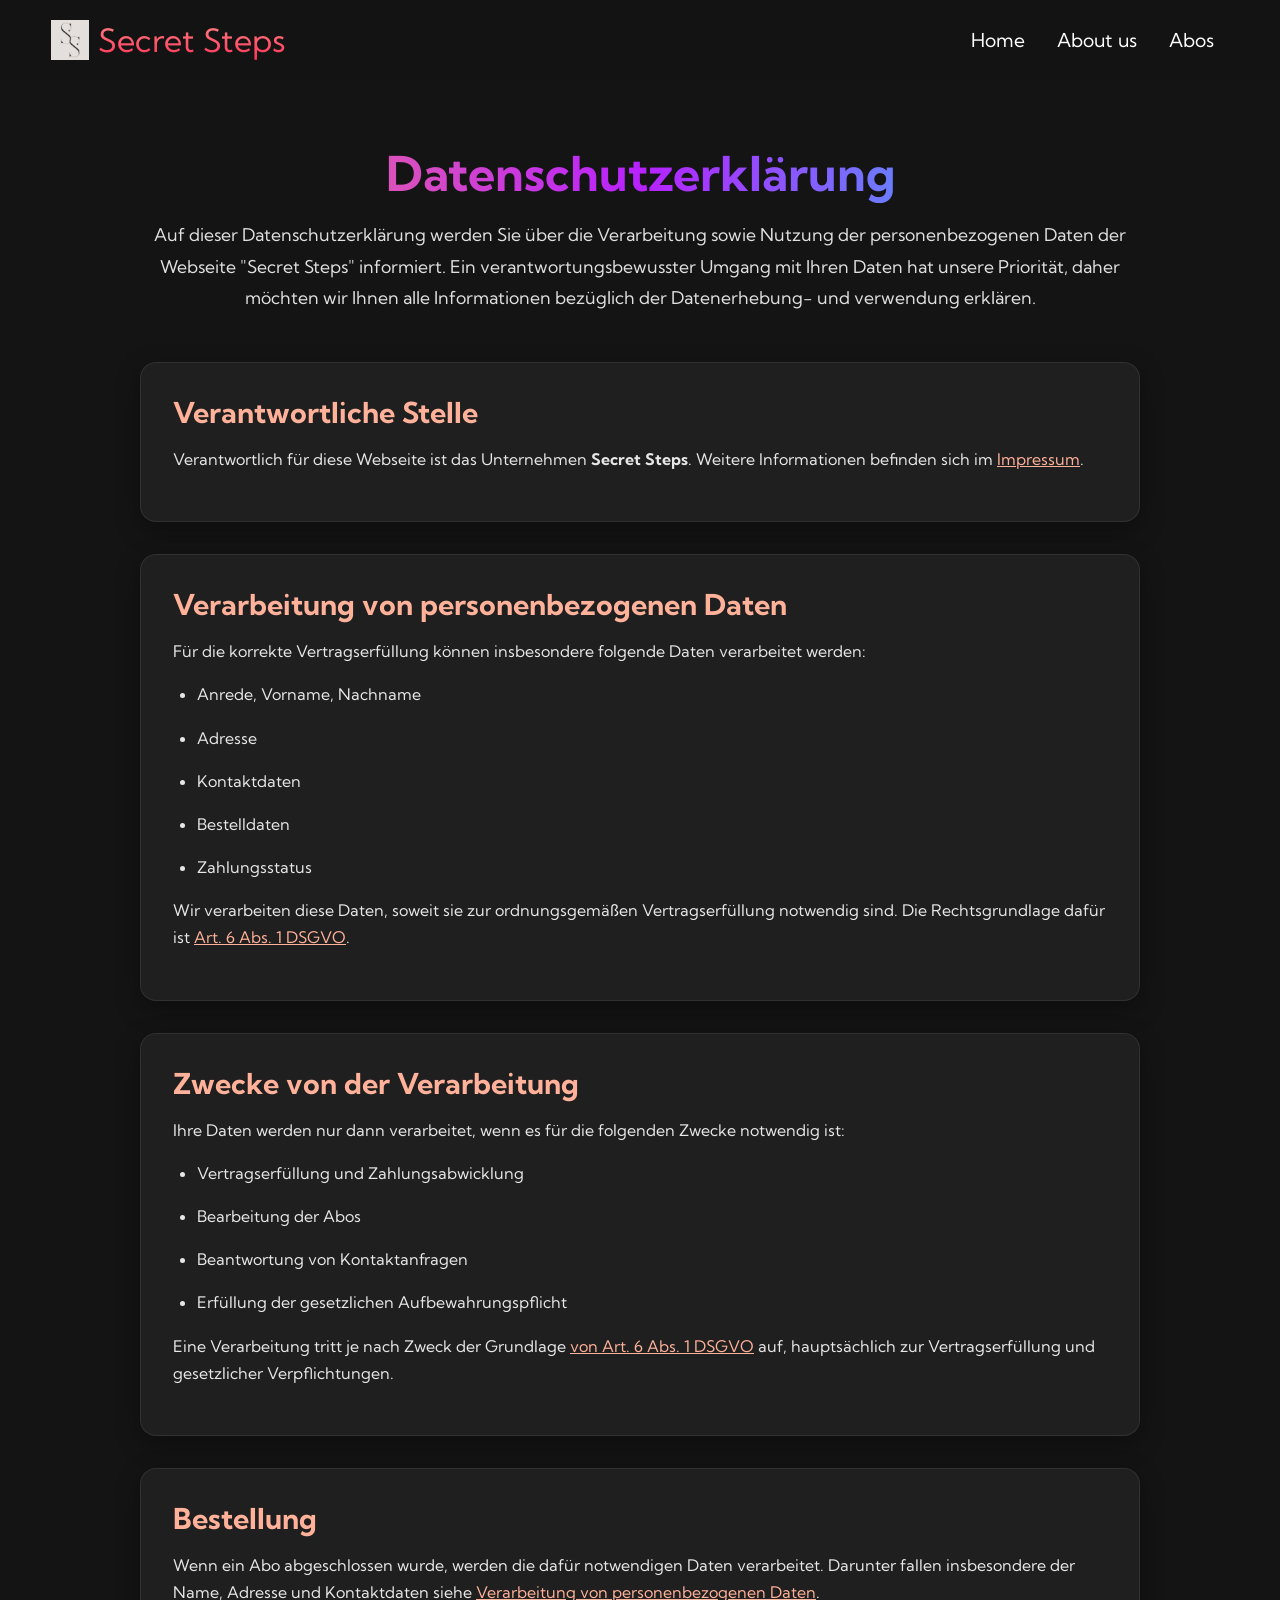
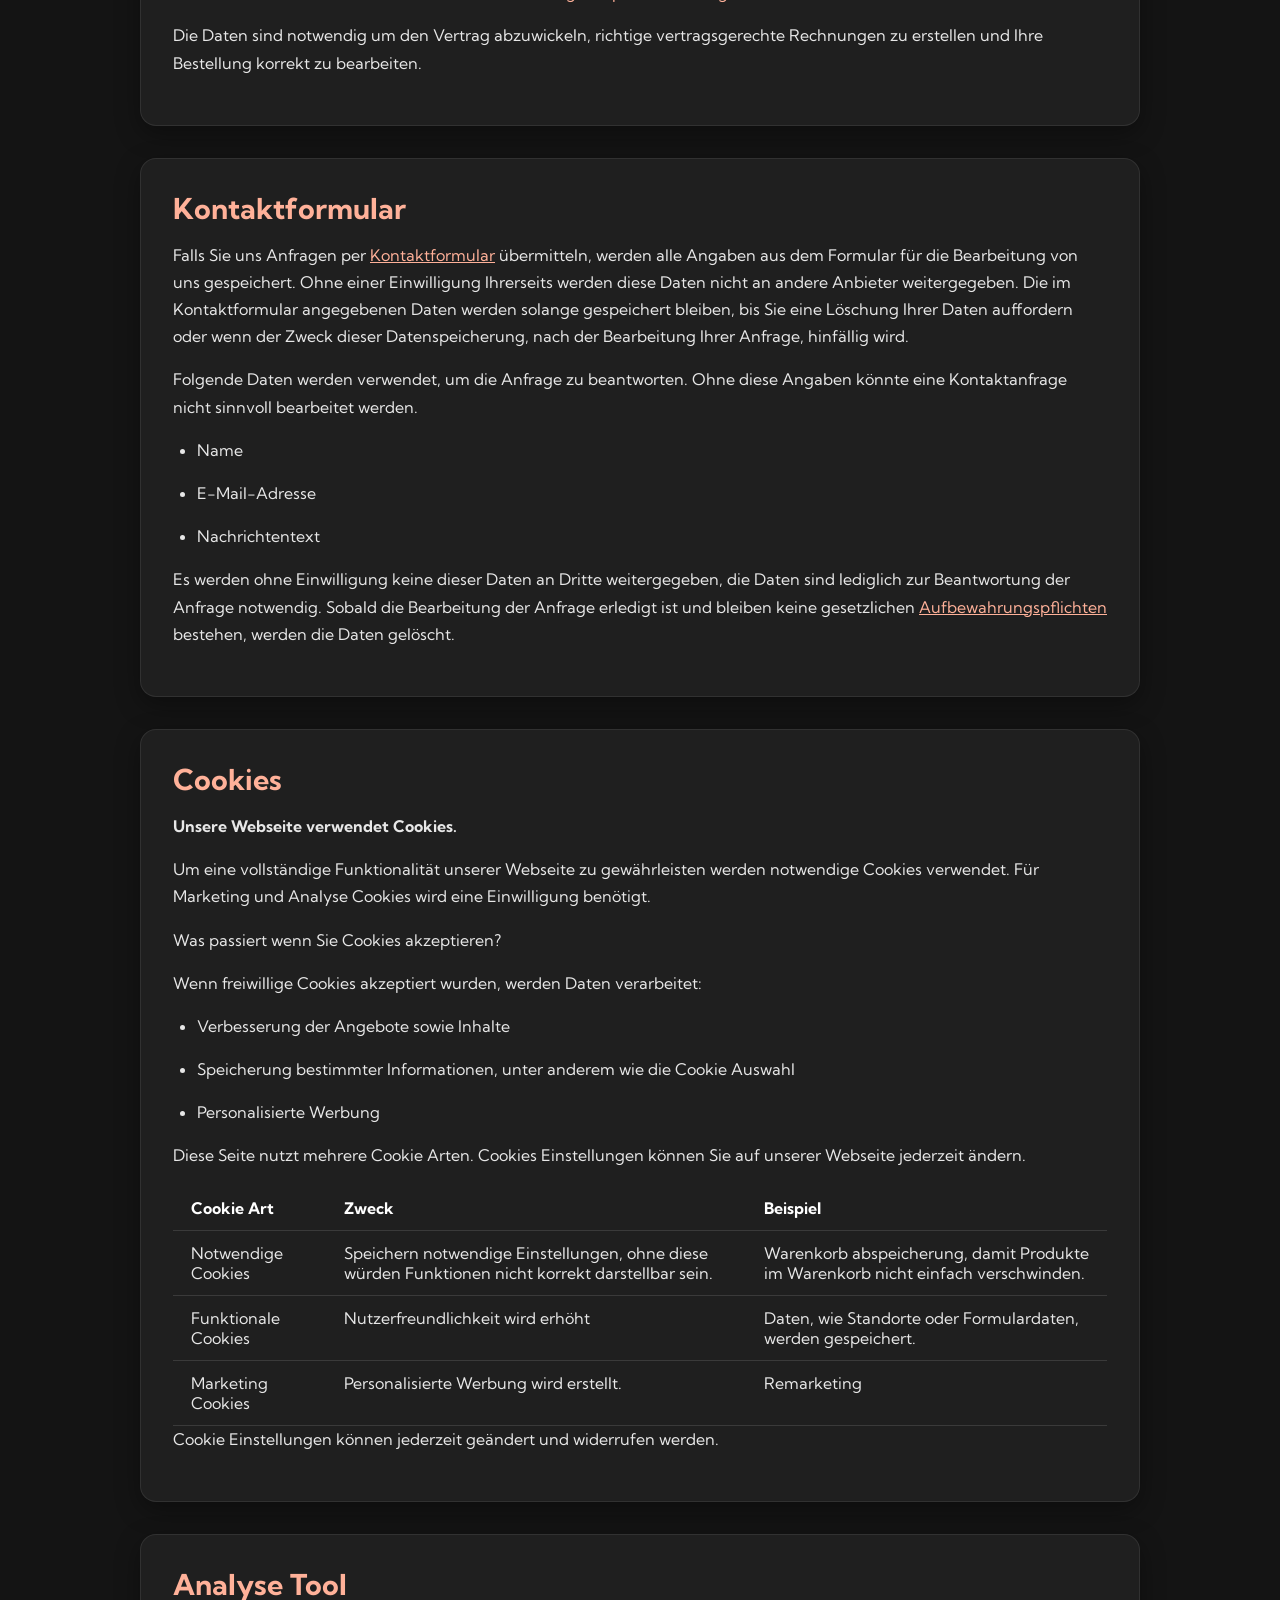
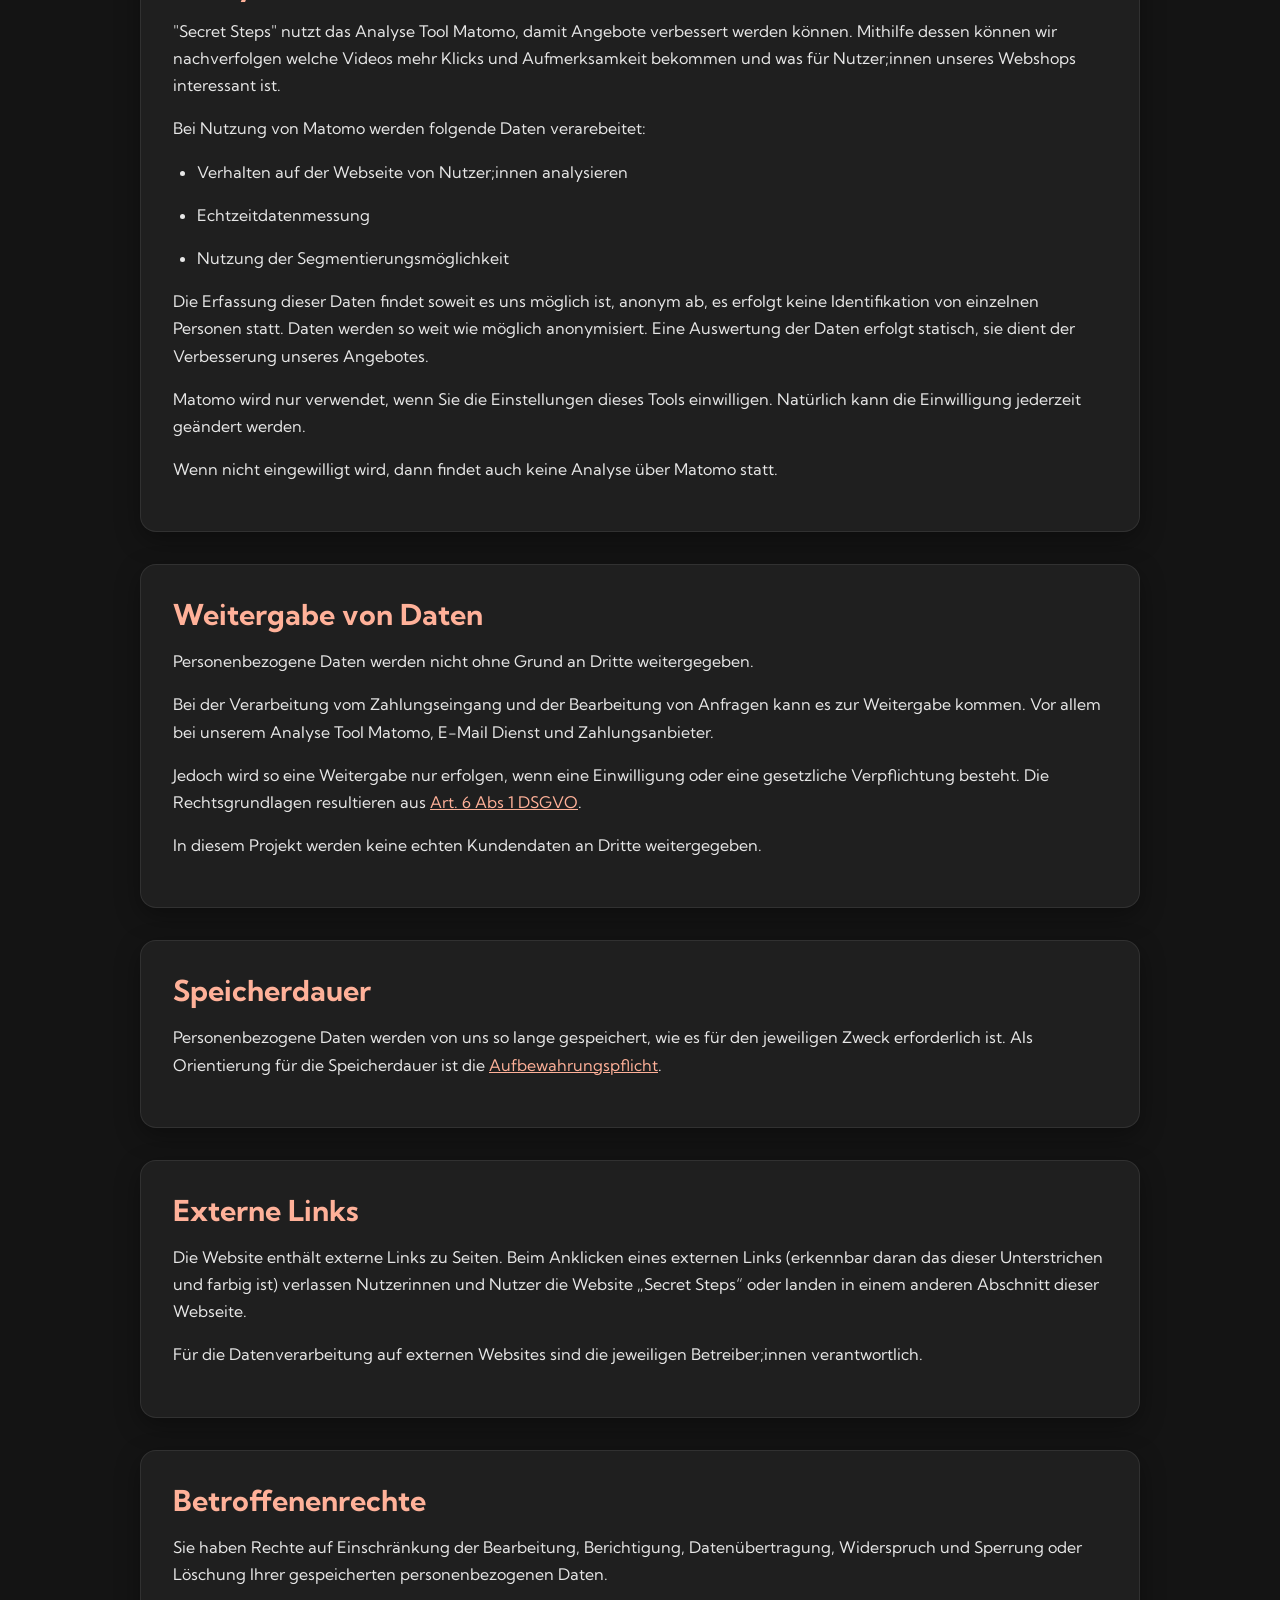
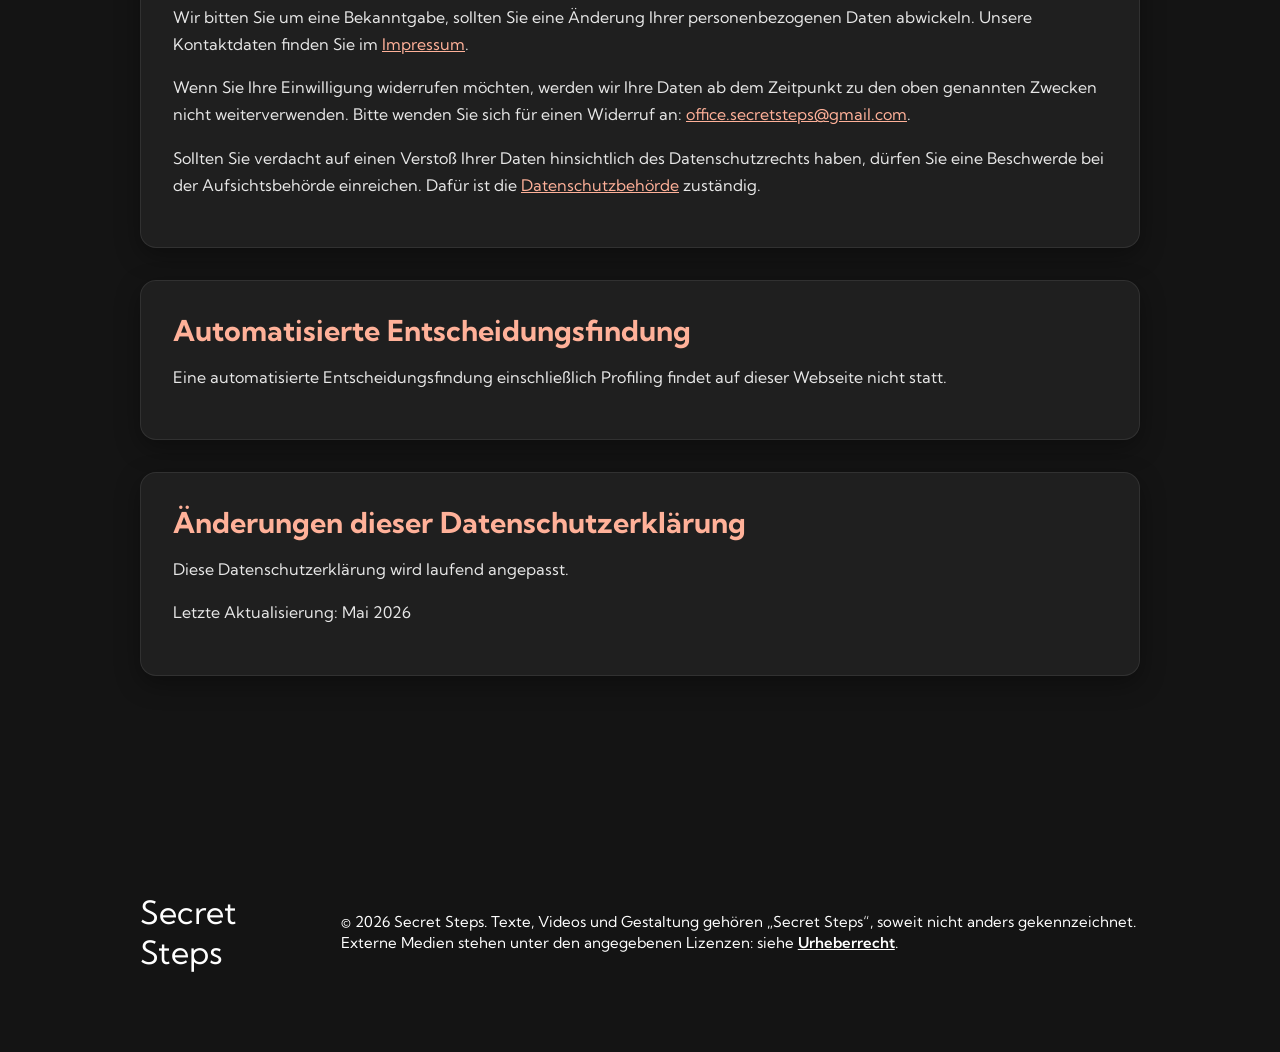
==== datenschutz.html @ 8e56a2cb "Add files via upload" ====
<!DOCTYPE html>
<html lang="de">
<head>
    <meta charset="UTF-8">
    <meta name="viewport" content="width=device-width, initial-scale=1.0">
    <title>Datenschutz | Secret Steps</title>
    <link rel="stylesheet" href="styles.css">

    <link rel="preconnect" href="https://fonts.googleapis.com">
    <link rel="preconnect" href="https://fonts.gstatic.com" crossorigin>
    <link href="https://fonts.googleapis.com/css2?family=Kumbh+Sans:wght,YOPQ@100..900,300&display=swap" rel="stylesheet">
</head>
<body>

    <nav class="navbar">
        <div class="navbar__container">
            <a href="index.html" id="navbar__logo">
                <img src="image/SS-Logo.png" alt="Secret Steps Logo" class="logo-img">
                Secret Steps
            </a>

            <ul class="navbar__menu">
                <li class="navbar__item">
                    <a href="index.html" class="navbar__links">Home</a>
                </li>
                <li class="navbar__item">
                    <a href="about.html" class="navbar__links">About us</a>
                </li>
                <li class="navbar__item">
                    <a href="products.html#videos" class="navbar__links">Abos</a>
                </li>
                
            </ul>
        </div>
    </nav>

    <main class="legal-page">

        <section class="legal-hero">
            <h1>Datenschutzerklärung</h1>
            <p>
                Auf dieser Datenschutzerklärung werden Sie über die Verarbeitung sowie Nutzung der personenbezogenen Daten der Webseite "Secret Steps" informiert.
                Ein verantwortungsbewusster Umgang mit Ihren Daten hat unsere Priorität, daher möchten wir Ihnen alle Informationen bezüglich der Datenerhebung- und verwendung erklären.

            </p>
        </section>
         <section class="legal-card">
            <h2>Verantwortliche Stelle</h2>
            <p>
                Verantwortlich für diese Webseite ist das Unternehmen <strong>Secret Steps</strong>. Weitere Informationen befinden sich im <a href="impressum.html">Impressum</a>.
            </p>
        </section>
         <section class="legal-card" id="personD">
            <h2>Verarbeitung von personenbezogenen Daten</h2>
            <p>
                Für die korrekte Vertragserfüllung können insbesondere folgende Daten verarbeitet werden:
             </p>
             <ul>
                <li>Anrede, Vorname, Nachname</li>
                <li>Adresse</li>
                <li>Kontaktdaten</li>
                <li>Bestelldaten</li>
                <li>Zahlungsstatus</li>
                
             </ul>
             <p>
                Wir verarbeiten diese Daten, soweit sie zur ordnungsgemäßen Vertragserfüllung notwendig sind.
                Die Rechtsgrundlage dafür ist <a href="https://www.jusline.at/gesetz/dsgvo/paragraf/6">Art. 6 Abs. 1 DSGVO</a>.
                </p>
        </section>
        <section class="legal-card">
            <h2>Zwecke von der Verarbeitung</h2>
            <p>
                Ihre Daten werden nur dann verarbeitet, wenn es für die folgenden Zwecke notwendig ist:

            </p>
            <ul>
                <li>Vertragserfüllung und Zahlungsabwicklung</li>
                <li>Bearbeitung der Abos</li>
                <li>Beantwortung von Kontaktanfragen</li>
                <li>Erfüllung der gesetzlichen Aufbewahrungspflicht</li>
            </ul>
            <p>
                Eine Verarbeitung tritt je nach Zweck der Grundlage <a href="https://dsgvo-gesetz.de/art-6-dsgvo/">von Art. 6 Abs. 1 DSGVO</a> auf, hauptsächlich zur Vertragserfüllung und gesetzlicher Verpflichtungen.
            </p>
        </section>
        <section class="legal-card">
            <h2>Bestellung</h2>
            <p>
                Wenn ein Abo abgeschlossen wurde, werden die dafür notwendigen Daten verarbeitet. Darunter fallen insbesondere der Name, Adresse und Kontaktdaten siehe <a href="datenschutz.html#personD">Verarbeitung von personenbezogenen Daten</a>.

            </p>
            <p>
                Die Daten sind notwendig um den Vertrag abzuwickeln, richtige vertragsgerechte Rechnungen zu erstellen und Ihre Bestellung korrekt zu bearbeiten.
            </p>
        
        </section>

        <section class="legal-card">
            <h2>Kontaktformular</h2>
            <p>
                Falls Sie uns Anfragen per <a href="gewerbe.html">Kontaktformular</a> übermitteln, werden alle Angaben aus dem Formular für die Bearbeitung von uns gespeichert.
                Ohne einer Einwilligung Ihrerseits werden diese Daten nicht an andere Anbieter weitergegeben. Die im Kontaktformular angegebenen Daten werden solange gespeichert bleiben, bis Sie eine Löschung Ihrer Daten auffordern oder wenn der Zweck dieser Datenspeicherung, nach der Bearbeitung Ihrer Anfrage, hinfällig wird.
                
            </p>
            <p>
                Folgende Daten werden verwendet, um die Anfrage zu beantworten.
                Ohne diese Angaben könnte eine Kontaktanfrage nicht sinnvoll bearbeitet werden.
            </p>
            <ul>
                <li>Name</li>
                <li>E-Mail-Adresse</li>
                <li>Nachrichtentext</li>
            </ul>
            <p>
                Es werden ohne Einwilligung keine dieser Daten an Dritte weitergegeben, die Daten sind lediglich zur Beantwortung der Anfrage notwendig. Sobald die Bearbeitung der Anfrage erledigt ist und bleiben keine gesetzlichen <a href="datenschutz.html#Speicherdauer">Aufbewahrungspflichten</a> bestehen, werden die Daten gelöscht.

            </p>
        </section>

        <section class="legal-card" id = "cookies">
            <h2>Cookies</h2>
            <p>
                <strong>Unsere Webseite verwendet Cookies.</strong>
            </p>
            <p>
                Um eine vollständige Funktionalität unserer Webseite zu gewährleisten werden notwendige Cookies verwendet.
                Für Marketing und Analyse Cookies wird eine Einwilligung benötigt.
            </p>
            <p>
                Was passiert wenn Sie Cookies akzeptieren?
            </p>
            <p>
                Wenn freiwillige Cookies akzeptiert wurden, werden Daten verarbeitet:
            </p>
            <ul>
                <li>Verbesserung der Angebote sowie Inhalte</li>
                <li>Speicherung bestimmter Informationen, unter anderem wie die Cookie Auswahl</li>
                <li>Personalisierte Werbung</li>
            </ul>
            <p>
                Diese Seite nutzt mehrere Cookie Arten. Cookies Einstellungen können Sie auf unserer Webseite jederzeit ändern.
            </p>

            <div class="table-wrapper">
                <table class="license-table">
                    <thead>
                        <tr>
                            <th>Cookie Art</th>
                            <th>Zweck</th>
                            <th>Beispiel</th>
                        </tr>
                    </thead>
                    <tbody>
                        <tr>
                            <td>Notwendige Cookies</td>
                            <td>Speichern notwendige Einstellungen, ohne diese würden Funktionen nicht korrekt darstellbar sein.</td>
                            <td>Warenkorb abspeicherung, damit Produkte im Warenkorb nicht einfach verschwinden.</td>
                        </tr>
                        <tr>
                            <td>Funktionale Cookies</td>
                            <td>Nutzerfreundlichkeit wird erhöht </td>
                            <td>Daten, wie Standorte oder Formulardaten, werden gespeichert.</td>
                        </tr>
                        <tr>
                            <td>Marketing Cookies</td>
                            <td>Personalisierte Werbung wird erstellt.</td>
                            <td>Remarketing</td>
                        </tr>
                    </tbody>
                </table>
            </div>
            <p>
                Cookie Einstellungen können jederzeit geändert und widerrufen werden.
            </p>
            
        </section>

        <section class="legal-card">
            <h2>Analyse Tool</h2>
            <p>
                "Secret Steps" nutzt das Analyse Tool Matomo, damit Angebote verbessert werden können. Mithilfe dessen können wir nachverfolgen welche Videos mehr Klicks und Aufmerksamkeit bekommen und was für Nutzer;innen unseres Webshops interessant ist.

            </p>
            <p>
                Bei Nutzung von Matomo werden folgende Daten verarebeitet:
            </p>
            <ul>
                <li>Verhalten auf der Webseite von Nutzer;innen analysieren</li>
                <li>Echtzeitdatenmessung</li>
                <li>Nutzung der Segmentierungsmöglichkeit</li>
            </ul>
            <p>
                Die Erfassung dieser Daten findet soweit es uns möglich ist, anonym ab, es erfolgt keine Identifikation von einzelnen Personen statt.
                Daten werden so weit wie möglich anonymisiert. Eine Auswertung der Daten erfolgt statisch, sie dient der Verbesserung unseres Angebotes.
            </p>
            <p>
                Matomo wird nur verwendet, wenn Sie die Einstellungen dieses Tools einwilligen. Natürlich kann die Einwilligung jederzeit geändert werden.
            </p>
            <p>
                Wenn nicht eingewilligt wird, dann findet auch keine Analyse über Matomo statt.
            </p>
        </section>
            <section class="legal-card">
            <h2>Weitergabe von Daten</h2>
            <p>
                Personenbezogene Daten werden nicht ohne Grund an Dritte weitergegeben.
            </p>
            <p>
                Bei der Verarbeitung vom Zahlungseingang und der Bearbeitung von Anfragen kann es zur Weitergabe kommen. Vor allem bei unserem Analyse Tool Matomo, E-Mail Dienst und Zahlungsanbieter.
            </p>
            <p>
                Jedoch wird so eine Weitergabe nur erfolgen, wenn eine Einwilligung oder eine gesetzliche Verpflichtung besteht. Die Rechtsgrundlagen resultieren aus <a href="https://dsgvo-gesetz.de/art-6-dsgvo/">Art. 6 Abs 1 DSGVO</a>.
            </p>
            <p>
                In diesem Projekt werden keine echten Kundendaten an Dritte weitergegeben.
            </p>
        </section>
        <section class="legal-card" id="Speicherdauer">
            <h2>Speicherdauer</h2>
            <p>
                Personenbezogene Daten werden von uns so lange gespeichert, wie es für den jeweiligen
                Zweck erforderlich ist. Als Orientierung für die Speicherdauer ist die <a href="https://www.usp.gv.at/themen/steuern-finanzen/steuerliche-gewinnermittlung/weitere-informationen-zur-steuerlichen-gewinnermittlung/betriebliches-rechnungswesen/aufbewahrungspflicht.html">Aufbewahrungspflicht</a>.
            </p>
        </section>
        <section class="legal-card">
            <h2>Externe Links</h2>
            <p>
                Die Website enthält externe Links zu Seiten.
                Beim Anklicken eines externen Links (erkennbar daran das dieser Unterstrichen und farbig ist) verlassen Nutzerinnen und Nutzer die Website
                „Secret Steps“ oder landen in einem anderen Abschnitt dieser Webseite.
            </p>
            <p>
                Für die Datenverarbeitung auf externen Websites sind die jeweiligen Betreiber;innen verantwortlich.
            </p>
        </section>

        
            <section class="legal-card">
            <h2>Betroffenenrechte</h2>
            <p>
                Sie haben Rechte auf Einschränkung der Bearbeitung, Berichtigung, Datenübertragung, Widerspruch und Sperrung oder Löschung Ihrer gespeicherten personenbezogenen Daten.
            </p>
            <p>
                Wir bitten Sie um eine Bekanntgabe, sollten Sie eine Änderung Ihrer personenbezogenen Daten abwickeln.
                Unsere Kontaktdaten finden Sie im <a href="impressum.html">Impressum</a>.
            </p>
            <p>
                Wenn Sie Ihre Einwilligung widerrufen möchten, werden wir Ihre Daten ab dem Zeitpunkt zu den oben genannten Zwecken nicht weiterverwenden. Bitte wenden Sie sich für einen Widerruf an: <a href="mailto:office.secretsteps@gmail.com">office.secretsteps@gmail.com</a>.
            </p>
            <p>
                Sollten Sie verdacht auf einen Verstoß Ihrer Daten hinsichtlich des Datenschutzrechts haben, dürfen Sie eine Beschwerde bei der Aufsichtsbehörde einreichen.
                Dafür ist die <a href="https://dsb.gv.at/">Datenschutzbehörde</a> zuständig.
            </p>

        </section>
        <section class="legal-card">
        <h2>Automatisierte Entscheidungsfindung</h2>
        <p>
        Eine automatisierte Entscheidungsfindung einschließlich Profiling findet auf dieser Webseite nicht statt.
        
        </p>
</section>

        <section class="legal-card">
            <h2>Änderungen dieser Datenschutzerklärung</h2>
            <p>
                Diese Datenschutzerklärung wird laufend angepasst.
            </p>
            <p>
                Letzte Aktualisierung: Mai 2026
            </p>
        </section>

    </main>

    <footer class="footer__container">
        <div class="social__media">
            <div class="social__media--wrap">
                <div class="footer__logo">
                    <a href="index.html" id="footer__logo">Secret Steps</a>
                </div>

                <p class="website__rights">
                    © 2026 Secret Steps. Texte, Videos und Gestaltung gehören
                    „Secret Steps“, soweit nicht anders gekennzeichnet.
                    Externe Medien stehen unter den angegebenen Lizenzen:
                    siehe <a href="lizenz.html">Urheberrecht</a>.
                </p>
            </div>
        </div>
    </footer>

</body>
</html>
---- styles.css ----
* {
    box-sizing: border-box;
    margin: 0;
    padding: 0;
    font-family: 'Kumbh Sans',sans-serif;
}

.navbar{
    background: #131313;
    height: 80px;
    display: flex;
    justify-content: center;
    align-items: center;
    font-size: 1.2rem;
    position: sticky;
    top: 0;
    z-index: 999;
}
.navbar__container{
    display: flex;
    justify-content: space-between;
    height: 80px;
    z-index: 1;
    width: 100%;
    max-width: 1300px;
    margin: 0 auto;
    padding: 0 50px;
}

#navbar__logo{
    background-color: #ff8177;
    background-image: linear-gradient(to top, #ff0844 0%, #ffb199 100%);
    background-size: 100%;
    -webkit-background-clip: text;
    -moz-background-clip: text;
    -webkit-text-fill-color: transparent;
    -moz-text-fill-color: transparent;
    display: flex;
    align-items: center;
    cursor: pointer;
    text-decoration: none;
    font-size: 2rem;
}
.fa-gem{
    margin-right: 0.5rem;
}
.navbar__menu{
    display: flex;
    align-items: center;
    list-style:none;
    text-align: center;
}
.navbar__item{
    height: 80px;
}
.navbar__links{
    color: #fff;
    display: flex;
    align-items: center;
    justify-content: center;
    text-decoration: none;
    padding: 0 1rem;
    height: 100%;
}
.navbar__btn{
    display: flex;
    justify-content: center;
    align-items: center;
    padding: 0 1rem;
    width: 100%;
}
.button{
    display: flex;
    justify-content: center;
    align-items: center;
    text-decoration: none;
    padding: 10px 20px;
    height: 100%;
    width: 100%;
    border: none;
    outline: none;
    border-radius: 4px;
    background: #f77062;
    color: #fff;

}
.button:hover{
    background: #4837ff;
    transition: all 0.3s ease;
}
.navbar__links:hover{
    color:#f77062;
    transition: all 0.3s ease;
}
@media screen and (max-width: 960px){
    .navbar__container{
        display: flex;
        justify-content: space-between;
        height: 80px;
        z-index: 1;
        width: 100%;
        max-width: 1300px;
        padding: 0;
    }
    .navbar__menu{
        display: grid;
        grid-template-columns: auto;
        margin: 0;
        width: 100%;
        position: absolute;
        top: -1000px;
        opacity: 0;
        background: #131313;
        transition: all 0.5s ease;
        height: 50vh;
        z-index: -1;
    }
    .navbar__menu.active{
        
        top: 100%;
        opacity: 1;
        transition: all 0.5s ease;
        z-index: 99;
        height: 50vh;
        font-size: 1.6rem;
    }
    #navbar__logo{
        padding-left: 25px;
    }
    .navbar__toggle .bar{
        width: 25px;
        height: 3px;
        margin: 5px auto;
        transition: all 0.3s ease-in-out;
        background: #fff;
    }
    .navbar__item{
        width: 100%;
    }
    .navbar__links{
        text-align: center;
        padding: 2rem;
        width: 100%;
        display: table;
    }
    #mobile-menu{
        position: absolute;
        top: 20%;
        right: 5%;
        transform: translate(5%, 20%);
    }
    .navbar__btn{
        padding-bottom: 2rem;
    
    }
    .button{
        display: flex;
        justify-content: center;
        align-items: center;
        width: 80%;
        height: 80px;
        margin: 0;
    }
    .navbar__toggle .bar{
        display: block;
        cursor: pointer;
    }
    #mobile-menu.is-active .bar:nth-child(2){
        opacity: 0;
    }
     #mobile-menu.is-active .bar:nth-child(1){
        transform: translateY(8px) rotate(45deg);
    }
     #mobile-menu.is-active .bar:nth-child(3){
        transform: translateY(-8px) rotate(-45deg);
    }
} .logo-img{
    width: 40px;
    height: 40px;
    margin-right: 0.5rem;
    object-fit: contain;
}


.main{
    background-color: #141414;
}
.main__container{
    display: grid;
    grid-template-columns: 1fr 1fr;
    align-items: center;
    justify-self: center;
    margin: 0 auto;
    height: 90vh;
    background-color: #141414;
    z-index: 1;
    width: 100%;
    max-width: 1300px;
    padding: 0 50px;
}
.main__contant h1{
    font-size: 4rem;
    background-color: #ff8177;
    background-image: linear-gradient(to top, #ff0844 0%, #ffb199 100%);
    background-size: 100%;
    -webkit-background-clip: text;
    -moz-background-clip: text;
    -webkit-text-fill-color: transparent;
    -moz-text-fill-color: transparent;

}
.main__contant h2{
    font-size: 4rem;
    background-color: #ff8177;
    background-image: linear-gradient(to top, #b721ff 0%, #21d4fd 100%);
    background-size: 100%;
    -webkit-background-clip: text;
    -moz-background-clip: text;
    -webkit-text-fill-color: transparent;
    -moz-text-fill-color: transparent;
}
.main__contant p {
    margin-top: 1rem;
    font-size:2rem;
    font-weight: 700;
    color: #fff;
}

.main__btn{
    font-size: 1rem;
    background-image: linear-gradient(to top, #f77062 0%, #fe5196 100%);
    padding: 14px 32px;
    border: none;
    border-radius: 4px;
    color: #fff;
    margin-top: 2rem;
    cursor: pointer;
    position: relative;
    transition: all 0.35s;
    outline: none;
   
}
.main__btn a {
    position: relative;
    z-index: 2;
    color: #fff;
    text-decoration: none;
}
.main__btn:after{
    position: absolute;
    content: '';
    top: 0;
    left: 0;
    width: 0;
    height: 100%;
    background: #4837ff;
    transition: all 0.35s;
    border-radius: 4px;

}
.main__btn:hover{
    color: #fff;
}
.main__btn:hover:after{
    width: 100%
}
.main__img--container{
    text-align: center;
}
#main__img{
    height: 80%;
    width: 80%;
}
@media screen and (max-width: 760px){
    .main__container{
        display: grid;
        grid-template-columns: auto;
        align-items: center;
        justify-self: center;
        width: 100%;
        margin: 0 auto;
        height: 90vh;
    }
    .main__contant{
        text-align: center;
        margin-bottom: 4rem;
    }
    .main__contant h1{
        font-size: 2.5rem;
        margin-top: 2rem;
    }
    .main__contant h2 {
        font-size: 3rem;
    }
    .main__contant p {
        margin-top: 1rem;
        font-size: 1.5rem;
    
    }
}
@media screen and (max-width: 480px){
    .main__contant h1{
        font-size: 2rem;
        margin-top: 3rem;
    }
    .main__contant h2 {
        font-size: 2rem;
    }
    .main__contant p {
        margin-top: 2rem;
        font-size: 1.5rem;
    
    }
    .main__btn{
        padding: 12px 36px;
        margin: 2.5rem 0;
    }
}
.services{
    background: #141414;
    display: flex;
    flex-direction: column;
    align-items: center;
    min-height: 100vh;
    padding: 4rem 2rem;
}
.services h1{
    background-color: #ff8177;
    background-image: linear-gradient(to right, #ff8177 0%, #ff867a 0%, #ff8c7f 21%, #f99185 52%, #cf556c 78%, #b12a5b 100%);
    background-size: 100%;
    margin-bottom: 5rem;
    font-size: 2.5rem;
     -webkit-background-clip: text;
    -moz-background-clip: text;
    -webkit-text-fill-color: transparent;
    -moz-text-fill-color: transparent;
}
.services__container{
    display: flex;
    justify-content: center;
    flex-wrap: wrap;
}
.services__card{
    margin: 1rem;
    height: 525px;
    width: 400px;
    border-radius: 4px;
    background-image: linear-gradient(to bottom, rgba(0,0,0,0) 0% , rgba(17,17,17,0.6) 100%), url('image/pic2.jpg');
    background-size: cover;
    position: relative;
    color: #fff;
}
.services__card:nth-child(2){
    background-image: linear-gradient(to bottom, rgba(0,0,0,0) 0% , rgba(17,17,17,0.6) 100%), url('image/pic3.jpg');
}
.services__card h2 {
    position: absolute;
    top: 350px;
    left: 30px;
}
.services__card p{
    position: absolute;
    top: 400px;
    left: 30px;
}
.services__card button{
    color: #fff;
    padding: 10px 20px;
    border: none;
    outline: none;
    border-radius: 4px;
    background: #f77062;
    position: absolute;
    top: 440px;
    left: 30px;
    font-size: 1rem;
    cursor: pointer;
}
.services__card:hover{
    transform: scale(1.075);
    transition: 0.2s ease-in;
    cursor: pointer;
}
@media screen and (max-width: 960px){
    .services{
        min-height: 1600px;
    }
    .services h1{
        font-size: 2rem;
        margin-top: 12rem;
    }
}
@media screen and (max-width: 480px){
    .services{
        min-height: 1400px;
    }
    .services h1 {
        font-size: 1.2rem;
    }
    .services__card{
        width: 300px;
    }
}
.footer__container{
    background-color: #141414;
    padding: 5rem 0;
    display: flex;
    flex-direction: column;
    justify-content: center;
    align-items: center;
}
#footer__logo{
    color: #fff;
    display: flex;
    align-items: center;
    cursor: pointer;
    text-decoration: none;
    font-size: 2rem;
}
.footer__links {
    width: 100%;
    max-width: 1000px;
    display: flex;
    justify-content: center;
    align-items: flex-start;
    gap: 4rem;
    flex-wrap: wrap;
}

.footer__links--wrapper,
.footer__link--wrapper {
    display: flex;
    align-items: flex-start;
    gap: 4rem;
}

.footer__links--items {
    display: flex;
    flex-direction: column;
    align-items: flex-start;
    text-align: left;
    min-width: 180px;
}
.footer__links--items h2{
    margin-bottom: 16px;
}
.footer__links--items > h2{
    color: #fff;
}
.footer__links--items a{
    color: #fff;
    text-decoration: none;
    margin-bottom: 0.5rem;
}
.footer__links--items a:hover{
    color: #e9e9e9;
    transition: 0.3s ease-out;
}
.social__icon--links{
    color: #fff;
    font-size: 100%;
}
.social__media{
    max-width: 1000px;
    width: 100%;
}
.social__media--wrap{
    display: flex;
    justify-content: space-between;
    align-items: center;
    width: 100%;
    max-width: 1000px;
    margin: 40px auto 0 auto;
    gap: 90px;
}
.social__icons{
    display: flex;
    justify-content: space-between;
    align-items: center;
    width: 240px;
}
.social__logo{
    color: #fff;
    justify-self: flex-start;
    margin-left: pointer;
    text-decoration: none;
    font-size: 2rem;
    display: flex;
    align-items: center;
    margin-bottom: 16px;
}
.website__rights{
    color: #fff;
    font-size: 16px;
    line-height: 1.4;
    font-size: 15px;

}
@media screen and (max-width:820px){
    .footer__links{
        padding-top: 2rem;
    }
    #footer__logo{
        margin-bottom: 2rem;
    }
    .website__rights{
        margin-bottom: 2rem;
    
    }
    .footer__links--wrapper{
        flex-direction: column;
    }
    .social__media--wrap{
        flex-direction: column;
    }
}
@media screen and (max-width:480px){
    .footer__links--items{
        margin: 0;
        padding: 10px;
        width: 10px;
    }
}
.product-grid {
    display: grid;
    grid-template-columns: repeat(3, 1fr);
    gap: 2rem;
    margin-top: 2rem;
}

.product-card {
    background: #1f1f1f;
    color: #fff;
    border-radius: 8px;
    padding: 1.5rem;
    text-align: left;
}

.product-card img {
    width: 100%;
    height: 220px;
    object-fit: cover;
    border-radius: 8px;
    margin-bottom: 1rem;
}

.product-card h3 {
    margin-bottom: 1rem;
    color: #ffb199;
}

.product-card p {
    margin-bottom: 1rem;
    line-height: 1.5;
}

.price {
    font-size: 1.4rem;
    font-weight: bold;
    color: #f77062;
}

@media screen and (max-width: 900px) {
    .product-grid {
        grid-template-columns: 1fr;
    }
}
.legal-page {
    background: #141414;
    color: #fff;
    min-height: 100vh;
    padding: 4rem 2rem;
}

.legal-hero {
    max-width: 1000px;
    margin: 0 auto 3rem auto;
    text-align: center;
}

.legal-hero h1 {
    font-size: 3rem;
    margin-bottom: 1rem;
    background-image: linear-gradient(to right, #ff8177, #b721ff, #21d4fd);
    -webkit-background-clip: text;
    -webkit-text-fill-color: transparent;
}

.legal-hero p {
    font-size: 1.1rem;
    line-height: 1.8;
    color: #e0e0e0;
    margin-bottom: 1rem;
}

.legal-card {
    max-width: 1000px;
    margin: 0 auto 2rem auto;
    background: #1f1f1f;
    padding: 2rem;
    border-radius: 16px;
    box-shadow: 0 8px 24px rgba(0, 0, 0, 0.35);
    border: 1px solid rgba(255, 255, 255, 0.08);
}

.legal-card h2 {
    color: #ffb199;
    margin-bottom: 1rem;
    font-size: 1.8rem;
}

.legal-card h3 {
    color: #f77062;
    margin-top: 1.5rem;
    margin-bottom: 0.75rem;
}

.legal-card p,
.legal-card li {
    color: #e7e7e7;
    line-height: 1.7;
    margin-bottom: 1rem;
}

.legal-card ul {
    padding-left: 1.5rem;
    margin-bottom: 1rem;
}

.legal-card a {
    color: #ffb199;
    text-decoration: underline;
}

.legal-card a:hover {
    color: #21d4fd;
}
.product-grid {
    display: grid;
    grid-template-columns: repeat(3, 1fr);
    gap: 2rem;
    margin-top: 2rem;
}

.product-card {
    background: #181818;
    color: #fff;
    border-radius: 18px;
    overflow: hidden;
    box-shadow: 0 10px 28px rgba(0, 0, 0, 0.4);
    transition: transform 0.25s ease, box-shadow 0.25s ease;
    border: 1px solid rgba(255, 255, 255, 0.08);
}

.product-card:hover {
    transform: translateY(-8px);
    box-shadow: 0 16px 36px rgba(0, 0, 0, 0.55);
}

.product-card img {
    width: 100%;
    height: 230px;
    object-fit: cover;
    display: block;
}

.product-card h3 {
    color: #ffb199;
    font-size: 1.5rem;
    margin: 1.5rem 1.5rem 1rem 1.5rem;
}

.product-card p {
    color: #e7e7e7;
    line-height: 1.6;
    margin: 0 1.5rem 1rem 1.5rem;
}

.product-card .price {
    color: #f77062;
    font-size: 1.5rem;
    font-weight: 800;
}

.product-card .main__btn {
    display: inline-block;
    margin: 0 1.5rem 1.5rem 1.5rem;
}
.website-description {
    max-width: 900px;
    margin: 4rem auto 0 auto;
    padding: 2rem;
    background: #1f1f1f;
    color: #fff;
    border-radius: 16px;
    text-align: center;
    box-shadow: 0 10px 28px rgba(0, 0, 0, 0.35);
}

.website-description h2 {
    font-size: 2rem;
    margin-bottom: 1rem;
    color: #ffb199;
}

.website-description p {
    font-size: 1.1rem;
    line-height: 1.7;
    color: #e7e7e7;
}
.small-btn {
    display: inline-block;
    padding: 8px 16px;
    background: #f77062;
    color: #fff;
    border-radius: 6px;
    text-decoration: none;
    font-size: 0.95rem;
    font-weight: 600;
    margin-top: 0.5rem;
}

.small-btn:hover {
    background: #fe5196;
}
section[id] {
    scroll-margin-top: 110px;
}
.underline {
    text-decoration: underline;
}
.license-table {
    width: 100%;
    border-collapse: collapse;
    margin-top: 1rem;
}

.license-table th,
.license-table td {
    padding: 12px 18px;
    text-align: left;
    vertical-align: top;
}

.license-table th {
    color: #ffffff;
    font-weight: 700;
}

.license-table td {
    color: #e7e7e7;
}

.license-table tr {
    border-bottom: 1px solid rgba(255, 255, 255, 0.12);
}
.thankyou-buttons {
    display: flex;
    justify-content: center;
    gap: 1rem;
    margin-top: 2rem;
    flex-wrap: wrap;
}

.thankyou-btn {
    display: inline-block;
    padding: 14px 28px;
    border-radius: 30px;
    text-decoration: none;
    font-weight: 700;
    font-size: 1rem;
    transition: all 0.3s ease;
}

.thankyou-btn.primary {
    background: linear-gradient(to right, #f77062, #fe5196);
    color: #fff;
}

.thankyou-btn.secondary {
    background: transparent;
    color: #ffb199;
    border: 2px solid #ffb199;
}

.thankyou-btn.primary:hover {
    transform: translateY(-3px);
    box-shadow: 0 8px 20px rgba(247, 112, 98, 0.4);
}

.thankyou-btn.secondary:hover {
    background: #ffb199;
    color: #141414;
    transform: translateY(-3px);
}
.logo-step-animation {
    animation: stepMove 1.5s ease-in-out;
}

@keyframes stepMove {
    0% {
        transform: translateX(0);
        opacity: 0.3;
    }

    50% {
        transform: translateX(25px);
        opacity: 1;
    }

    100% {
        transform: translateX(0);
        opacity: 1;
    }
}
.login-modal {
    display: none;
    position: fixed;
    z-index: 9999;
    left: 0;
    top: 0;
    width: 100%;
    height: 100vh;
    background: rgba(0, 0, 0, 0.6);
    justify-content: center;
    align-items: center;
}

.login-box {
    background: #fff;
    padding: 30px;
    border-radius: 12px;
    width: 90%;
    max-width: 400px;
    text-align: center;
    position: relative;
}

.login-box h2 {
    margin-bottom: 10px;
}

.login-box input {
    width: 100%;
    padding: 12px;
    margin: 10px 0;
    border: 1px solid #ccc;
    border-radius: 8px;
    font-family: "Kumbh Sans", sans-serif;
}

.close-login {
    position: absolute;
    right: 18px;
    top: 12px;
    font-size: 28px;
    cursor: pointer;
}

.login-hint {
    font-size: 0.85rem;
    color: #777;
    margin-top: 15px;
}
.checkin-overlay {
    position: fixed;
    inset: 0;
    background: rgba(0, 0, 0, 0.75);
    z-index: 9999;
    display: flex;
    justify-content: center;
    align-items: center;
}

.checkin-success {
    background: white;
    color: #111;
    width: 320px;
    padding: 40px 30px;
    border-radius: 20px;
    text-align: center;
    box-shadow: 0 0 30px rgba(255, 255, 255, 0.25);
}

.checkin-logo-box {
    position: relative;
    display: inline-block;
    margin-bottom: 15px;
}

.checkin-success-logo {
    width: 90px;
    animation: secretStepMove 1.2s ease-in-out forwards;
}

.checkin-check {
    font-size: 42px;
    font-weight: bold;
    color: #3bb54a;
    opacity: 0;
    animation: checkAppear 0.5s ease-in-out forwards;
    animation-delay: 1.1s;
}

.checkin-success h2 {
    margin-top: 10px;
    font-size: 1.4rem;
}

.checkin-success p {
    margin-top: 5px;
    color: #555;
}

@keyframes secretStepMove {
    0% {
        transform: translateX(-50px) scale(0.8);
        opacity: 0;
    }

    50% {
        transform: translateX(20px) scale(1.08);
        opacity: 1;
    }

    100% {
        transform: translateX(0) scale(1);
        opacity: 1;
    }
}

@keyframes checkAppear {
    0% {
        opacity: 0;
        transform: scale(0.3) rotate(-20deg);
    }

    100% {
        opacity: 1;
        transform: scale(1) rotate(0deg);
    }
}
.website__rights a {
    color: #ffffff;
    text-decoration: underline;
    font-weight: 600;
}
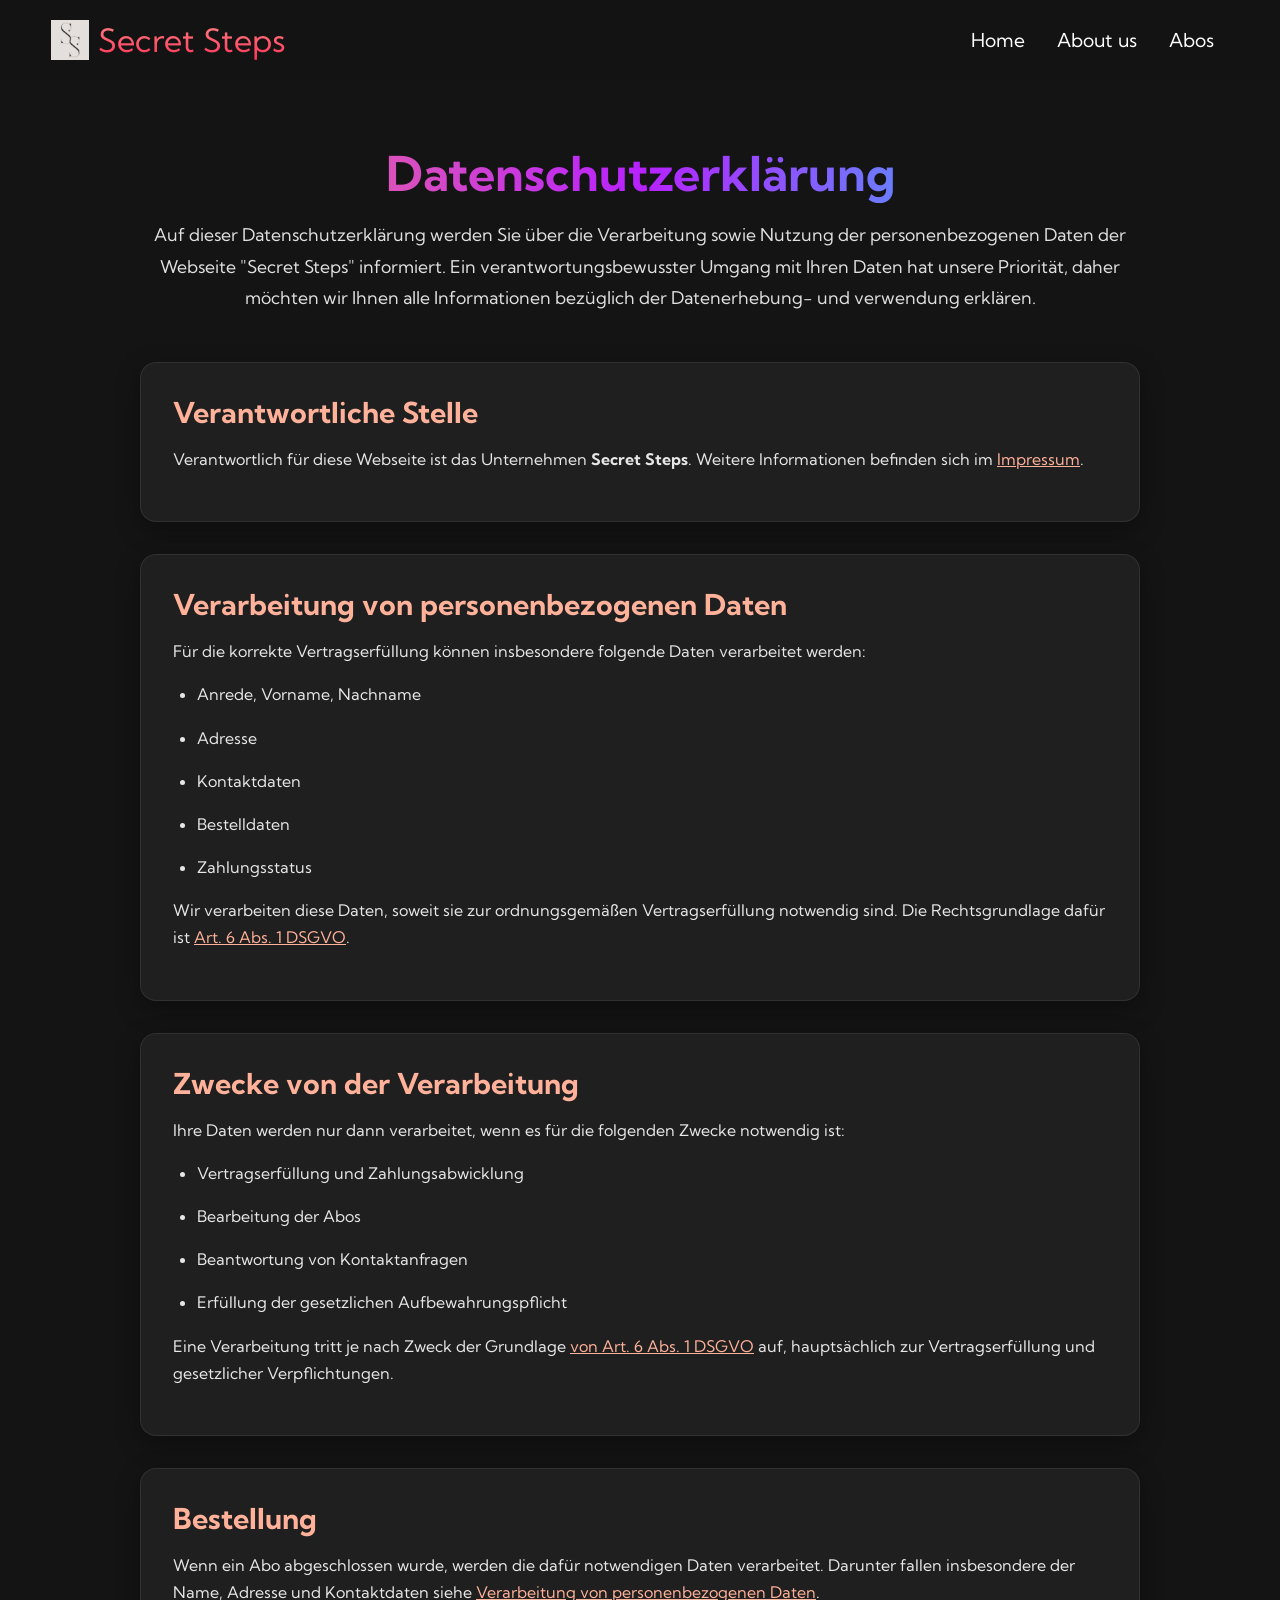
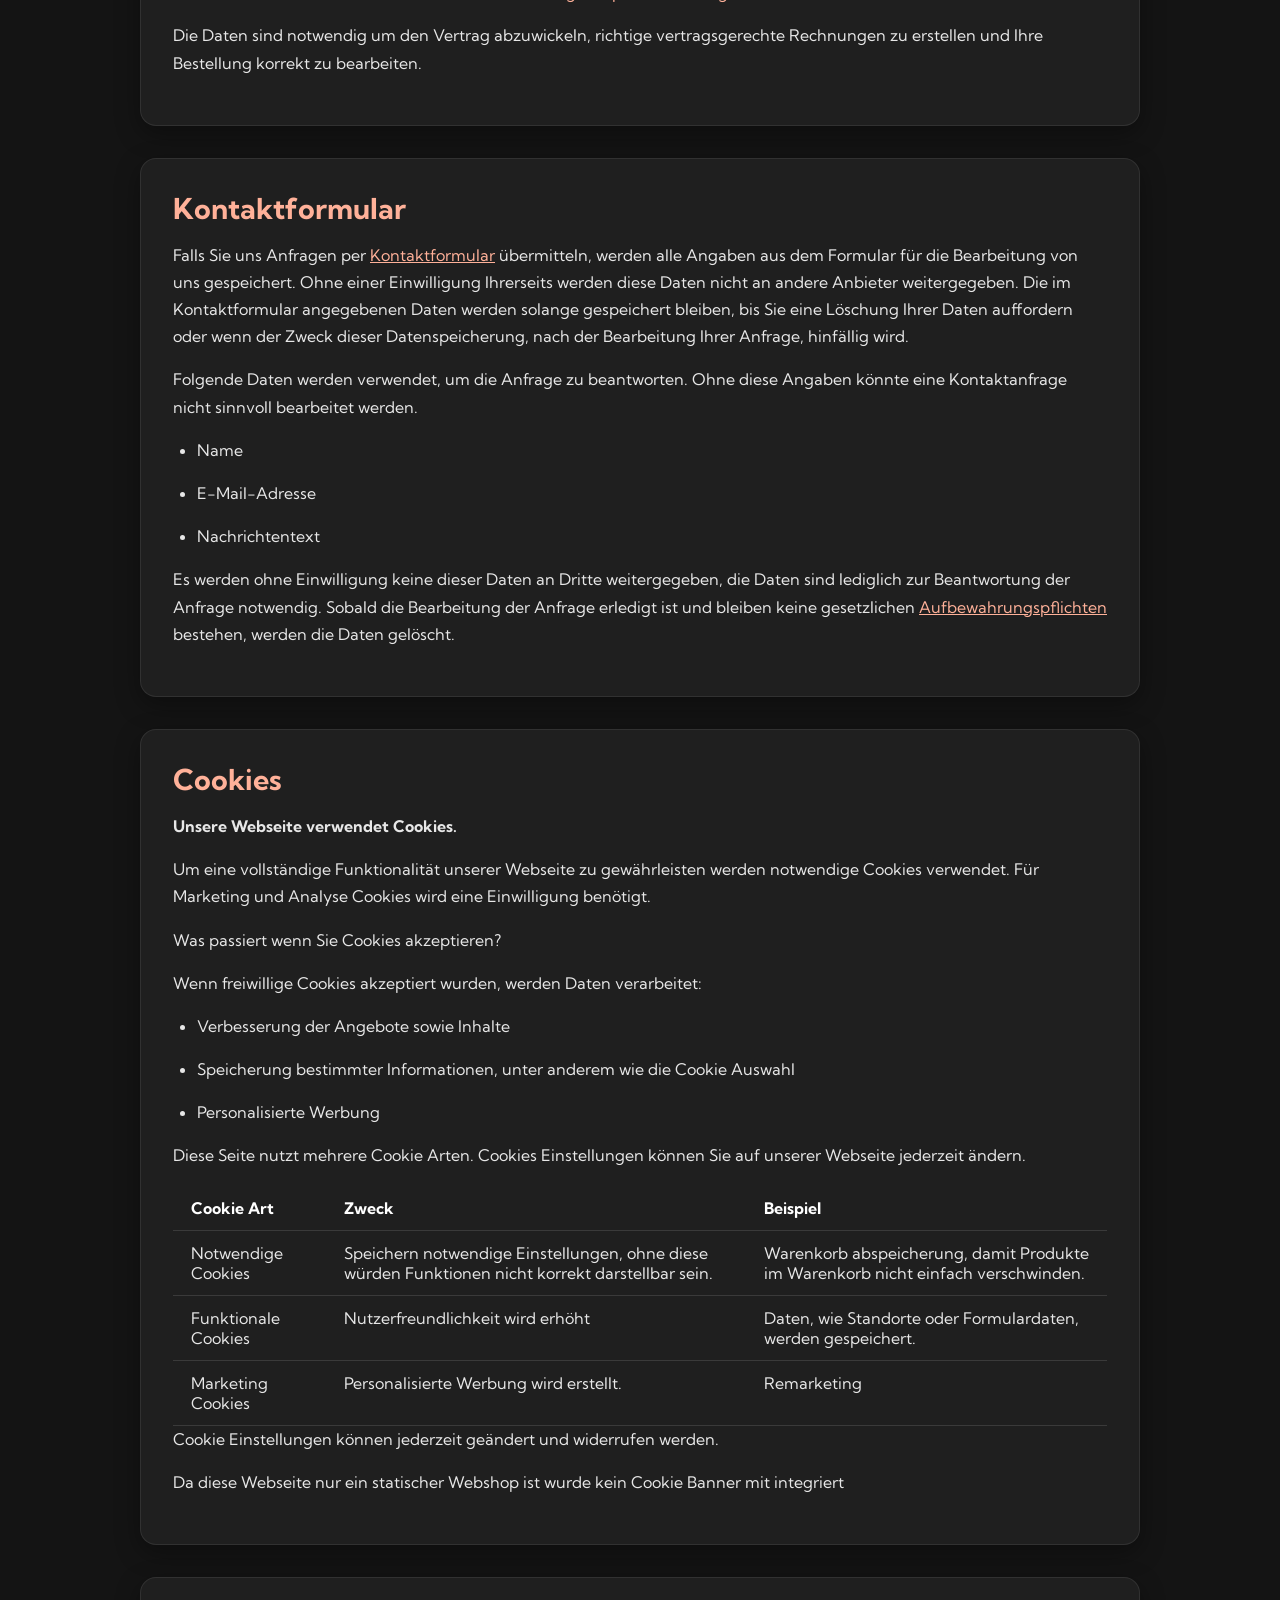
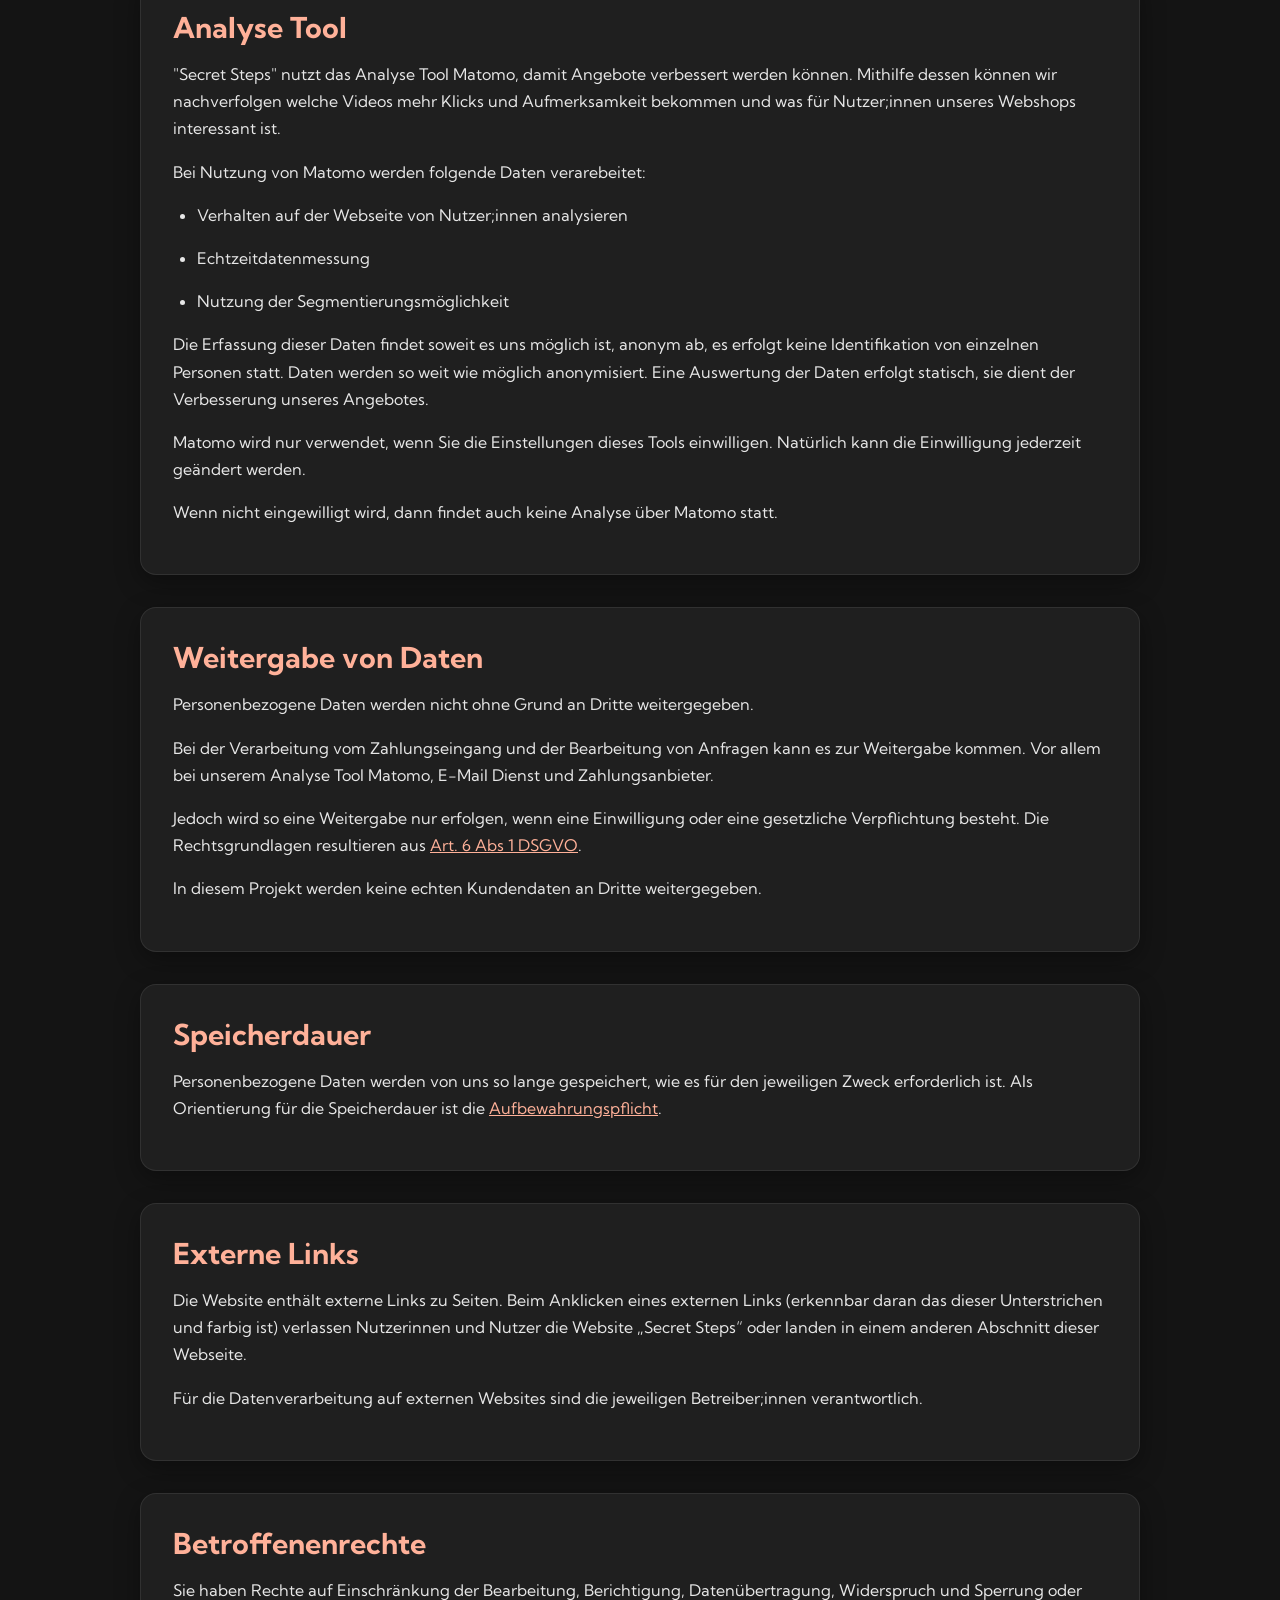
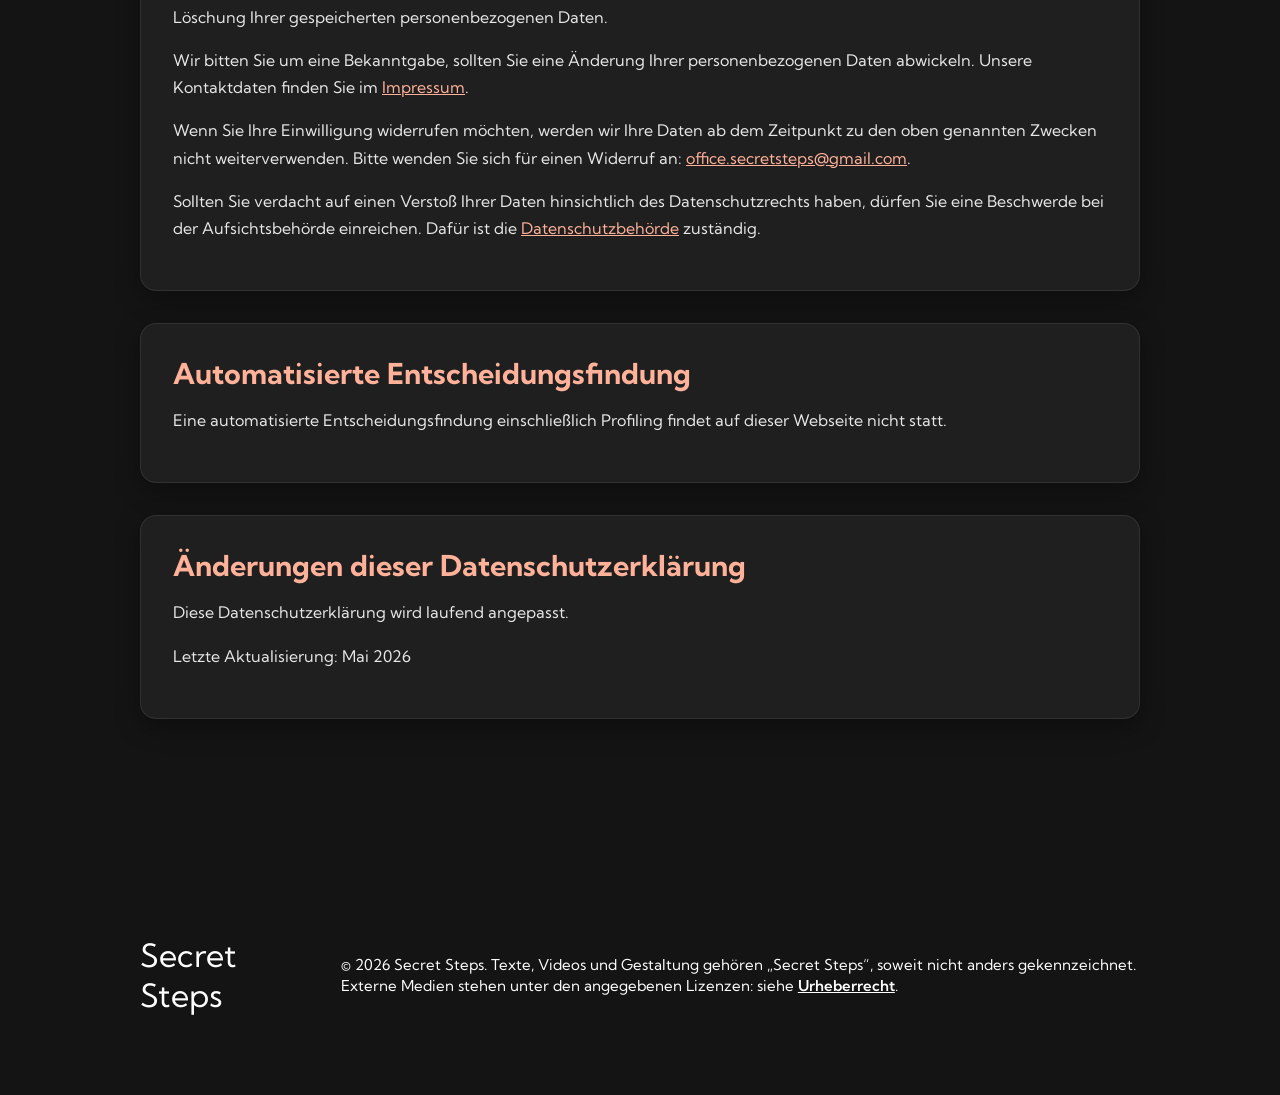
==== commit 6f818058: "Update datenschutz.html" ====
--- a/datenschutz.html
+++ b/datenschutz.html
@@ -173,6 +173,9 @@
             <p>
                 Cookie Einstellungen können jederzeit geändert und widerrufen werden.
             </p>
+            <p>
+                Da diese Webseite nur ein statischer Webshop ist wurde kein Cookie Banner mit integriert
+            </p>
             
         </section>
 
@@ -292,4 +295,4 @@
     </footer>
 
 </body>
-</html>+</html>
